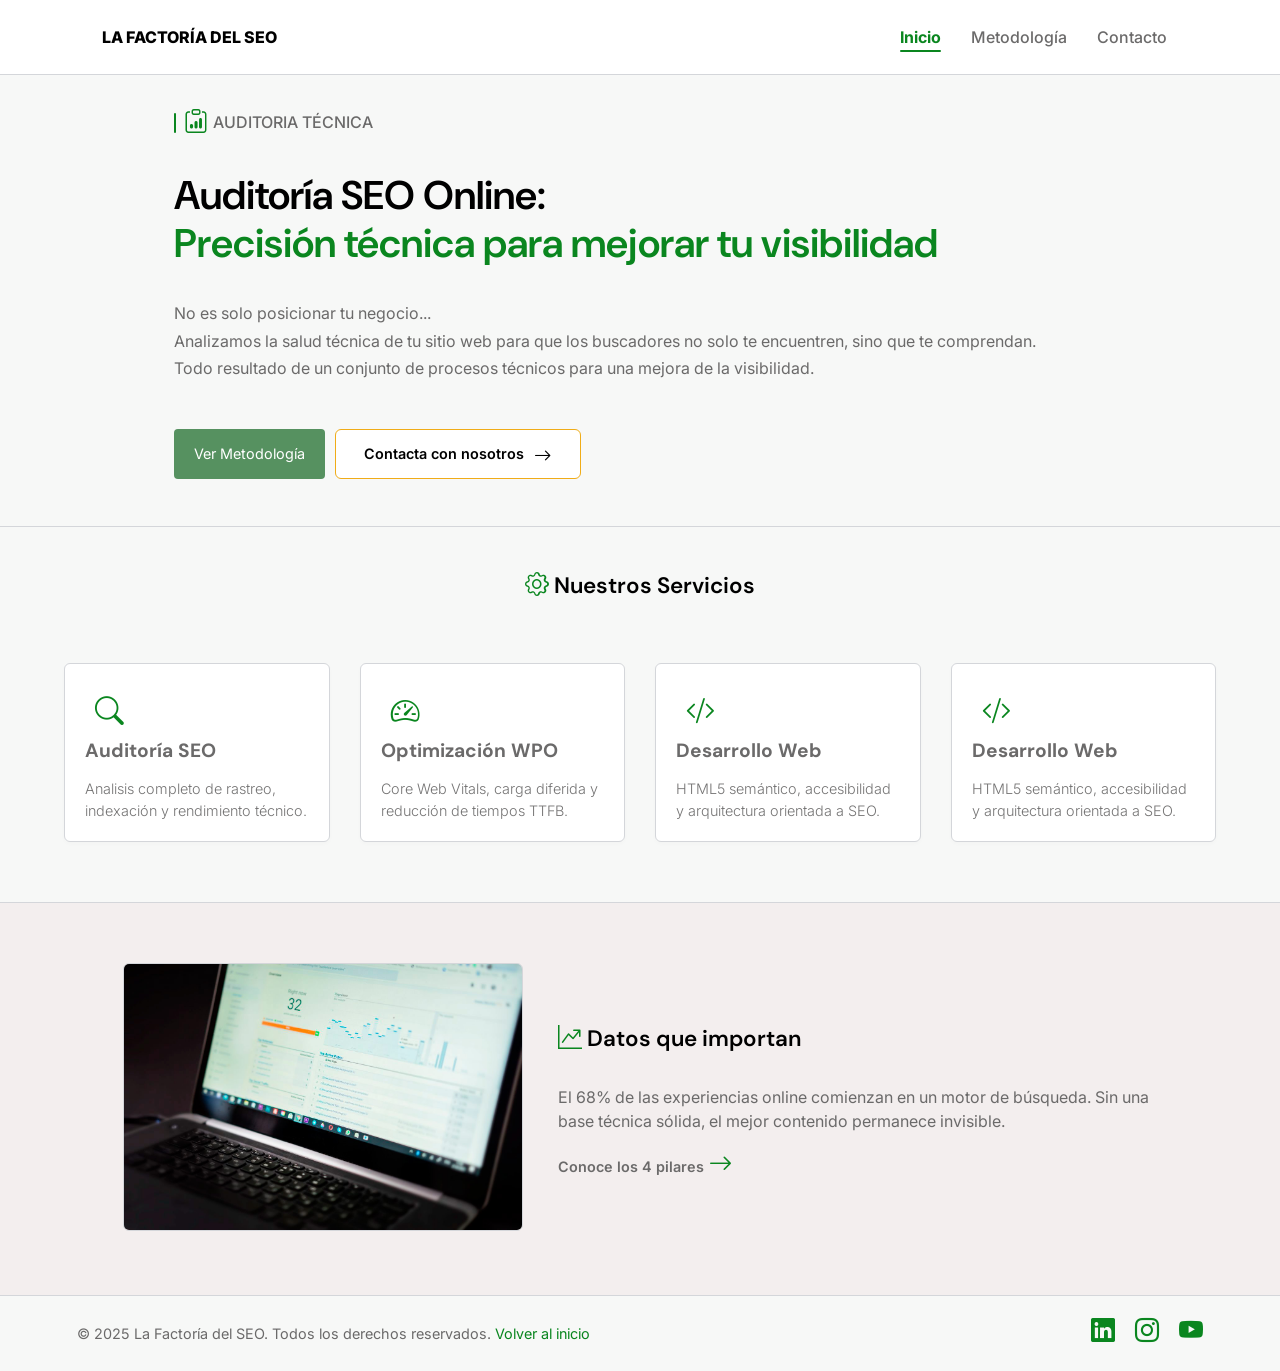
==== index.html @ d8f8a5f6 "Primer commit: proyecto HTML y CSS completado" ====
<!DOCTYPE html>
<html lang="es-ES">

<head>
    <meta charset="UTF-8">
    <meta name="viewport" content="width=device-width, initial-scale=1.0">
    <title>La Factoría del SEO | Auditoría Técnica</title>
    <meta name="description" content="La Factoría del SEO: Auditoría de precisión técnica y desarrollo web optimizado.">
    <meta name="robots" content="index, follow">
    <link rel="canonical" href="https://lafactoriadelseo.com">
    <link rel="preconnect" href="https://fonts.googleapis.com">
    <link rel="preconnect" href="https://fonts.gstatic.com" crossorigin>
    <link rel="preconnect" href="https://fonts.googleapis.com">
    <link rel="preconnect" href="https://fonts.gstatic.com" crossorigin>
    <link
        href="https://fonts.googleapis.com/css2?family=Inter:ital,opsz,wght@0,14..32,100..900;1,14..32,100..900&display=swap"
        rel="stylesheet">

    <link
        href="https://fonts.googleapis.com/css2?family=DM+Sans:ital,opsz,wght@0,9..40,100..1000;1,9..40,100..1000&family=Noto+Sans+Ol+Chiki:wght@400..700&display=swap"
        rel="stylesheet">


    <link rel="stylesheet" href="css/styles.css">
    <link rel="stylesheet" href="https://cdn.jsdelivr.net/npm/bootstrap-icons@1.13.1/font/bootstrap-icons.min.css">
    <!-- Las dimensiones para desktop es de 64x64, -->
    <link rel="shortcut icon" href="favicon-desktop.png" type="image/x-icon">
    <!-- Las dimensiones favicon para Apple es de 192x192, -->
    <link rel="apple-touch-icon" href="favicon-192x192.png" sizes="192x192">
    <!-- Las dimensiones favicon para Android es de 192x192, -->
    <link rel="icon" href="favicon-192x192.png">
    <!-- Las dimensiones favicon para Edge es de 270x270, -->
    <meta name="msapplication-TileImage" content="favicon-edge.png">



</head>

<body>

    <header id="header-principal">

         <button class="menu-desplegable" aria-label="Abrir menú">
            <i class="bi bi-list"></i>
        </button>

        
       
        <nav class="nav-menu">
            <div class="logo">LA FACTORÍA DEL SEO</div>
            
            <ul class="menu">
                <li><a href="index.html" class="active">Inicio</a></li>
                <li><a href="metodologia.html">Metodología</a></li>
                <li><a href="contacto.html">Contacto</a></li>
            </ul>
        </nav>
    </header>

    <main>
        <section class="hero">
            <div class="hero-content">
                <div class="hero-content-mpan">
                    <p><i class="bi bi-clipboard-data"></i> AUDITORIA TÉCNICA</p>
                </div>

                <h1>Auditoría SEO Online: <br><span>Precisión técnica para mejorar tu visibilidad</span></h1>
                <p>No es solo posicionar tu negocio...<br> Analizamos la salud técnica de tu sitio web para que los
                    buscadores no solo te encuentren, sino que te comprendan. <br>Todo resultado de un conjunto de
                    procesos técnicos para una mejora de la visibilidad.</p>
                <div class="boton">
                    <a href="metodologia.html" class="btn-primary">Ver Metodología</a>
                    <a href="contacto.html" class="btn-secundary">Contacta con nosotros <i class="bi bi-arrow-right"></i></a>
                </div>


            </div>
        </section>
        <section class="servicios">
            <div class="servicios-content">
                <h2><i class="bi bi-gear text-primary me-2"></i> Nuestros Servicios</h2>
                <div class="caja-contenedora">
                    <div class="caja-individual">
                        <i class="bi bi-search text-2xl text-primary mb-4 block"></i>
                        <h3>Auditoría SEO </h3>
                        <p>Analisis completo de rastreo, indexación y rendimiento técnico.</p>
                    </div>
                    <div class="caja-individual">
                        <i class="bi bi-speedometer2 text-2xl text-primary mb-4 block"></i>
                        <h3>Optimización WPO</h3>
                        <p>Core Web Vitals, carga diferida y reducción de tiempos TTFB.</p>

                    </div>
                    <div class="caja-individual">
                        <i class="bi bi-code-slash text-2xl text-primary mb-4 block"></i>
                        <h3>Desarrollo Web</h3>
                        <p>HTML5 semántico, accesibilidad y arquitectura orientada a SEO.</p>

                    </div>
                    <div class="caja-individual">
                        <i class="bi bi-code-slash text-2xl text-primary mb-4 block"></i>
                        <h3>Desarrollo Web</h3>
                        <p>HTML5 semántico, accesibilidad y arquitectura orientada a SEO.</p>

                    </div>
                </div>
            </div>



        </section>
        <section class="datos-content">
            <div class="datos-individual">
                <img src="img/imagen-graficas-seo.jpg" alt="Gráficas de rendimiento WPO y analítica de una auditoría SEO técnico" class="border">


            </div>
            <div class="datos-individual">

                <h2> <i class="bi bi-graph-up-arrow text-primary me-2"></i> Datos que importan</h2>
                <p>El 68% de las experiencias online comienzan en un motor de búsqueda. Sin una base técnica sólida,
                    el mejor contenido permanece invisible.</p>
                <a href="metodologia.html">Conoce los 4 pilares <i class="bi bi-arrow-right"></i></a>

            </div>

        </section>
        


    </main>

    <footer class="pie">
        <div class="pie-individual">
            <p>&copy; 2025 La Factoría del SEO. Todos los derechos reservados. <a href="#header-principal">Volver al
                    inicio</a></p>


        </div>
        <div class="iconos">
            <a href="https://www.linkedin.com/in/ricardcruzseo/" target="_blank"><i class="bi bi-linkedin"></i></a>

        </div>
        <div class="iconos">
            <a href="https://www.instagram.com/" target="_blank"><i class="bi bi-instagram"></i></a>
        </div>
        <div class="iconos">
            <a href="https://www.youtube.com/" target="_blank"><i class="bi bi-youtube"></i></a>

        </div>

    </footer>

    <script>
        const botonMenu = document.querySelector('.menu-desplegable');
        const listaMenu = document.querySelector('.nav-menu .menu');

        botonMenu.addEventListener('click', () => {
            listaMenu.classList.toggle('show');
        });
    </script>
</body>
</html>
---- css/styles.css ----
/* Configuración General */

:root {
  --color-principal: #0a861f;
  --color-principal-hover: #569160;
  --color-oscuro: #000000;
  --color-texto: #6b6a6a;
  --color-texto-suave: #757474;
  --color-fondo: #f7f8f7;
  --color-fondo-alterno: #f3eeee;
  --color-blanco: #ffffff;
  --color-borde: #d4d6da;
  --color-alerta: #f0ac18;

  --fuente-principal: "Inter", sans-serif;
  --fuente-titulos: "DM Sans", sans-serif;
}

* {
  box-sizing: border-box;
}

body {
  font-family: var(--fuente-principal);
  background-color: var(--color-fondo);
  margin: 0;
  padding: 0;
  color: var(--color-texto);
}

h1,
h2,
h3 {
  font-family: var(--fuente-titulos);
  color: var(--color-oscuro);
  margin-top: 0;
}

h1 {
  font-size: 2.5rem;
  font-weight: 600;
  line-height: 1.2;
}

h2 {
  font-size: 1.4rem;
  font-weight: 600;
  line-height: 1.5;
  width: 100%;
}

h3 {
  line-height: 1.3;
  font-size: 1.2rem;
}

a {
  transition:
    color 0.5s ease,
    background-color 0.5s ease;
}

i {
  font-size: 1.5rem;
  color: var(--color-principal);
}

/* Migas de pan */

.hero-content-mpan p {
  position: relative;
  display: inline-flex;
  align-items: center;
  padding-left: 10px;
  color: var(--color-texto-suave);
  line-height: 1.5;
  font-weight: 500;
  margin-top: 30px;
}

/* Selectores CSS de elementos y seudoelementos */

.hero-content-mpan p::before {
  content: "";
  position: absolute;
  left: 0;
  top: 25%;
  width: 2px;
  height: 50%;
  background-color: var(--color-principal);
  border-radius: 8px;
}

.hero-content-mpan i {
  margin-right: 5px;
}

/* Navegación  */

.nav-menu {
  display: flex;
  justify-content: space-between;
  align-items: center;
  padding: 16px 8%;
  border-bottom: 1px solid var(--color-borde);
  background-color: var(--color-blanco);
  position: relative;
  width: 100%;
}

.logo {
  font-weight: 800;
  color: var(--color-oscuro);
}

.menu {
  list-style: none;
  display: flex;
  gap: 30px;
  margin: 1%;
}

.nav-menu a {
  text-decoration: none;
  color: var(--color-texto);
  font-size: 1rem;
  font-weight: 500;
}

.nav-menu a:hover {
  color: var(--color-principal);
  font-weight: 700;
}

.nav-menu a.active {
  color: var(--color-principal);
  position: relative;
  font-weight: 700;
}

.nav-menu a.active::after {
  content: "";
  position: absolute;
  bottom: -5px;
  left: 0;
  width: 100%;
  height: 2px;
  background-color: var(--color-principal);
  border-radius: 2px;
}

.menu-desplegable {
  display: none;
  background: none;
  border: none;
  color: var(--color-oscuro);
  cursor: pointer;
}

.menu-desplegable i {
  font-size: 2rem;
  color: var(--color-oscuro);
}

.pie {
  font-size: 0.9rem;
  display: flex;
  gap: 20px;
  padding: 15px 6%;
  border-top: var(--color-borde) 1px solid;
}

.pie-individual {
  width: 100%;
}

.pie-individual a {
  text-decoration: none;
  color: var(--color-principal);
}

.iconos {
  padding: 5px 0px;
}

.iconos i {
  font-size: 1.5rem;

  color: var(--color-principal);
}

.iconos i:hover {
  color: var(--color-principal-hover);
}

/* Hero Sección (Compartido entre Index y Contacto) */

.hero,
.hero-contenedor {
  background-color: var(--color-fondo);
  width: 100%;
  margin: 0 auto;
  border-bottom: 1px solid var(--color-borde);
}

.hero-content,
.hero-contacto {
  width: 100%;
  max-width: 932px;
  text-align: left;
  margin: 0 auto;
  border: none;
}

.hero .hero-content h1 span {
  color: var(--color-principal);
}

.hero p {
  font-size: 1rem;
  line-height: 1.7;
  color: var(--color-texto);
  margin-bottom: 3%;
  margin-top: 3%;
}

.boton {
  display: flex;
  gap: 10px;
  margin-bottom: 5%;
  margin-top: 5%;
}

.btn-primary,
.btn-secundary {
  padding: 10px 20px;
  text-decoration: none;
  border-radius: 4px;
  font-size: 0.9rem;
  display: inline-flex;
  align-items: center;
}

.btn-primary {
  color: var(--color-blanco);
  background-color: var(--color-principal-hover);
}

.btn-primary:hover {
  background-color: var(--color-principal);
}

.btn-secundary {
  color: var(--color-oscuro);
  background-color: var(--color-blanco);
  border: 1px solid var(--color-alerta);
  display: inline-flex;
  align-items: center;
  gap: 10px;
  padding: 14px 28px;
  background: linear-gradient(to left, var(--color-blanco) 50%, var(--color-alerta) 50%);
  background-size: 200% 100%;
  background-position: right bottom;
  color: var(--color-oscuro);
  text-decoration: none;
  font-weight: 600;
  border-radius: 6px;
  font-family: var(--fuente-principal);
  cursor: pointer;
  vertical-align: middle;
  background-position: right center;
  transition:
    background-position 0.4s ease,
    color 0.3s ease,
    border-color 0.4s ease;
}

.btn-secundary:hover {
  background-position: left bottom;
  color: var(--color-blanco);
  border-color: var(--color-alerta);
  background-color: var(--color-alerta);
}

.btn-secundary i {
  display: inline-flex;
  font-size: 1.1rem;
  color: inherit;
  justify-content: center;
  margin-top: 3px;
}

.btn-secundary:hover i {
  animation: empujaFlecha 0.6s ease-in-out infinite alternate;
}

/* Servicios */

.servicios {
  border-bottom: 1px solid var(--color-borde);
  margin: 0 auto;
  width: 100%;
  max-width: 100%;
}

.servicios-content {
  width: 100%;
  max-width: 100%;
  margin: 0 auto;
}

.servicios-content h2 {
  text-align: center;
  margin-bottom: 50px;
  margin-top: 40px;
}

.caja-contenedora {
  display: grid;
  grid-template-columns: repeat(4, 1fr);
  gap: 30px;
  width: 100%;
  max-width: 90%;
  margin: 60px auto;
}

.caja-individual {
  width: 100%;
  max-width: 100%;
  background-color: var(--color-blanco);
  border: 1px solid var(--color-borde);
  border-radius: 6px;
  padding: 20px;
  box-shadow: 0 2px 4px rgba(0, 0, 0, 0.02);
  transition:
    transform 0.3s ease,
    border-color 0.3s ease;
}

.caja-individual:hover {
  transform: translateY(-2px);
  border-color: var(--color-principal);
}

.caja-individual p {
  color: var(--color-texto-suave);
  font-size: 0.9rem;
  font-weight: 300;
  line-height: 1.5;
  margin-bottom: 0;
}

.caja-individual h3 {
  color: var(--color-texto);
  margin-bottom: 10px;
}

.caja-individual i {
  color: var(--color-principal);
  font-size: 1.8rem;
  margin: 10px 10px;
  display: block;
}

/* Seccion Datos */

.datos-content {
  display: flex;
  justify-content: center;
  gap: 35px;
  padding: 60px 0px;
  background-color: var(--color-fondo-alterno);
  align-items: center;
}

.datos-individual p {
  max-width: 600px;
  color: var(--color-texto);
  line-height: 1.5;
  text-align: left;
}

.datos-individual a {
  text-decoration: none;
  color: var(--color-texto);
  font-size: 0.9rem;
  font-weight: 600;
}

.datos-individual h2 {
  color: #000000;
  padding-bottom: 10px;
}

.datos-individual a:hover {
  color: var(--color-principal);
}

.border {
  border: 1px solid var(--color-borde);
  border-radius: 6px;
  width: 400px;
  max-width: 400px;
  height: auto;
}

/* Metodologia */

.pilares-tabla {
  display: flex;
  justify-content: center;
  width: 100%;
  overflow-x: auto;
  margin-bottom: 30px;
}

.tabla-seo {
  width: 100%;
  font-size: 0.8rem;
  text-align: left;
  border-collapse: separate;
  border-spacing: 0;
  background-color: var(--color-blanco);
  border: 1px solid var(--color-borde);
  border-radius: 6px;
  overflow: hidden;
  margin: 20px 0px;
}

.tabla-seo td,
.tabla-seo th {
  padding: 5px 15px;
}

.tabla-seo th {
  background-color: #f5f7f5;
  color: #000000;
  font-weight: 600;
  height: 50px;
}

.tabla-seo i {
  font-size: 1.2rem;
  color: var(--color-principal);
  margin: 0 10px 0 20px;
  line-height: 1.5;
}

.tabla-seo tbody tr:nth-child(even) {
  background-color: var(--color-fondo);
  height: 20px;
}

.tabla-seo tbody td:nth-child(2),
.tabla-seo tbody td:nth-child(3),
.tabla-seo tbody td:nth-child(4) {
  color: var(--color-texto-suave);
}

td h3 {
  color: var(--color-oscuro);
  font-size: 0.8rem;
  font-weight: 600;
}

/* METODOLOGIA HERRAMIENTAS */

.herramientas-seccion {
  background-color: var(--color-fondo-alterno);
  padding: 60px 0px;
  border-bottom: 1px solid var(--color-borde);
  display: flex;
  justify-content: center;
}

.herramientas-contenedor {
  width: 100%;
  max-width: 932px;
  margin: 0 auto;
}

.herramientas-contenedor h2 {
  text-align: left;
}

.herramientas-subtexto {
  font-size: 1rem;
  text-align: left;
  color: var(--color-texto-suave);
  margin-bottom: 50px;
}

/* Contenedor flexible para las fichas */
.herramientas-grid {
  display: grid;
  grid-template-columns: repeat(4, 1fr);
  width: 100%;
  gap: 15px;
}

/* Estilo de cada ficha individual */
.herramienta-ficha {
  width: 100%;
  max-width: 100%;
  background-color: var(--color-blanco);
  border: 1px solid var(--color-borde);
  border-radius: 6px;
  padding: 20px;
  display: flex;
  flex-direction: column;
  gap: 12px;
  box-shadow: 0 2px 4px rgba(0, 0, 0, 0.02);
  transition:
    transform 0.3s ease,
    border-color 0.3s ease;
}

.herramienta-ficha:hover {
  transform: translateY(-2px);
  border-color: var(--color-principal);
}

.herramientas-grid .herramienta-ficha i {
  font-size: 1.3rem;
  color: var(--color-principal);
  max-width: 100%;
  text-align: left;
}

.herramienta-ficha span {
  font-family: var(--fuente-principal);
  font-weight: 600;
  font-size: 0.95rem;
  color: var(--color-oscuro);
  justify-content: left;
}

.descripcion-herramienta {
  font-size: 0.7rem;
  color: var(--color-texto-suave);
  line-height: 1.4;
  text-align: left;
}

/* Seccion Lista de procesos para una auditoria */

.proceso-auditoria {
  width: 100%;
  display: flex;
  justify-content: center;
  margin: 30px auto;
  border-bottom: 1px solid var(--color-borde);
  padding-bottom: 30px;
}

.proceso-lista ol {
  padding-left: 1rem;
  margin: 0px;
  list-style-position: outside;
}

.proceso-lista li {
  margin-bottom: 20px;
  color: #160f0f;
  line-height: 1.4;
  font-size: 1rem;
  font-weight: 200;
  padding-left: 10px;
}

.proceso-lista li b {
  color: var(--color-oscuro);
}

.recurso-video {
  margin-bottom: 30px auto;
  justify-content: center;
  display: flex;
}

.recurso-video h2 i {
  margin-right: 2px;
}

.iframe-video {
  justify-content: center;
}

.iframe-video p {
  font-size: 0.8rem;
  font-weight: 200;
  color: var(--color-texto-suave);
  margin-top: 0px;
  margin-bottom: 50px;
}

.iframe-video-estilo {
  border: var(--color-texto-suave) 1px solid;
  border-radius: 4px;
}

/* CTA QUE LLEVA A FORMULARIO */

.contenedor-cta {
  width: 100%;
  display: flex;
  justify-content: center;
  margin: 0px;
}

.cta-auditoria {
  justify-content: center;
  border-top: 1px solid var(--color-borde);
  width: 100%;
  text-align: center;
  background-color: var(--color-blanco);
}

.cta-auditoria h2 {
  margin-top: 60px;
}

.cta-auditoria .boton {
  justify-content: center;
  text-align: center;
}

/* CONTACTO */

.contacto-seccion-hibrida {
  background-color: var(--color-fondo-alterno);
  padding: 0px 20px;
  display: flex;
  justify-content: center;
  width: 100%;
  text-align: center;
}

.contacto-grid-contenedor {
  display: grid;
  grid-template-columns: 1fr 1fr;
  gap: 40px;
  width: 100%;
  max-width: 935px;
  align-items: start;
  flex-wrap: wrap;
}

.contacto-col-info {
  text-align: left;
}

.contacto-col-info .hero-content-mpan p {
  margin-bottom: 7%;
}

.contacto-descripcion {
  color: var(--color-texto-suave);
  line-height: 1.7;
  font-size: 1rem;
  font-weight: 400;
  margin-bottom: 25px;
  max-width: 100%;
}

.contacto-imagen {
  width: 100%;
  max-width: 100%;
  border-radius: 6px;
  object-fit: cover;
  border: 1px solid var(--color-borde);
}

.contacto-compromiso {
  color: var(--color-texto);
  font-size: 0.8rem;
  font-weight: 300;
}

.contacto-compromiso i {
  margin-right: 8px;
  font-size: 1.1rem;
  line-height: 0.5;
}

/* FORMULARIO */

.tarjeta-formulario {
  background-color: var(--color-blanco);
  border: 1px solid var(--color-borde);
  border-radius: 8px;
  margin: 10% 0;
  padding: 30px;
  box-shadow: 0 4px 12px rgba(0, 0, 0, 0.01);
}

.tarjeta-formulario h2 {
  font-size: 1.5rem;
  color: var(--color-oscuro);
  margin-bottom: 10px;
}

.formulario-subtitulo {
  font-size: 0.8rem;
  color: var(--color-texto-suave);
  margin-bottom: 25px;
}

.campo-grupo {
  display: flex;
  flex-direction: column;
  gap: 8px;
  margin-bottom: 37px;
  text-align: left;
}

.campo-grupo label {
  font-family: var(--fuente-principal);
  font-size: 0.9rem;
  color: var(--color-oscuro);
  font-weight: 600;
}

.campo-grupo label .opcional {
  font-weight: 400;
  color: var(--color-texto-suave);
  font-size: 0.8rem;
}

.campo-grupo input,
.campo-grupo select {
  width: 100%;
  padding: 12px 16px;
  border: 1px solid var(--color-borde);
  border-radius: 6px;
  background-color: var(--color-blanco);
  font-family: var(--fuente-principal);
  font-size: 0.9rem;
  color: var(--color-oscuro);
  transition:
    border-color 0.3s ease,
    box-shadow 0.3s ease;
}

.campo-grupo input:focus,
.campo-grupo select:focus {
  outline: none;
  border-color: var(--color-principal);
  box-shadow: 0 0 0 3px rgba(16, 185, 129, 0.1);
}

.btn-formulario-enviar {
  width: 100%;
  background-color: var(--color-principal);
  color: var(--color-blanco);
  border: none;
  border-radius: 6px;
  padding: 12px;
  font-family: var(--fuente-principal);
  font-weight: 600;
  font-size: 0.95rem;
  cursor: pointer;
  display: flex;
  justify-content: center;
  align-items: center;
  gap: 8px;
  transition:
    background-color 0.3s ease,
    transform 0.2s ease;
}

.btn-formulario-enviar:hover {
  background-color: #0f9f6e;
  transform: translateY(-1px);
}

.contacto-col-info span {
  color: var(--color-principal);
}

@keyframes empujaFlecha {
  0% {
    transform: translateX(0);
  }

  100% {
    transform: translateX(8px);
  }
}

/* --------------------------------------------------------------------------
   PUNTO DE ROTURA 1: Pantallas menores de 1148px (Escritorio servicios retoque)
   -------------------------------------------------------------------------- */
   
@media (max-width: 1148px) {
  .caja-contenedora {
    display: grid;
    grid-template-columns: 1fr 1fr;
  }
}

/* --------------------------------------------------------------------------
   PUNTO DE ROTURA 2: Pantallas menores de 1024px (Tablets grandes)
   -------------------------------------------------------------------------- */

@media (max-width: 1024px) {
  .nav-menu .menu {
    gap: 20px;
  }

  .hero {
    padding: 0px 4%;
  }

  .hero-content,
  .herramientas-contenedor {
    max-width: 100%;
    width: 100%;
  }

  h1 {
    font-size: 2.2rem;
  }

  .datos-individual {
    justify-content: center;
    max-width: 350px;
  }

  .border {
    border-radius: 6px;
    max-width: 300px;
    height: auto;
  }

  .hero {
    padding: 0 4%;
  }

  .herramientas-seccion {
    padding: 60px 4%;
  }

  .contacto-descripcion {
    color: var(--color-texto-suave);
    line-height: 1.7;
    font-size: 1rem;
    font-weight: 400;
    margin-bottom: 30px;
  }
}

/* --------------------------------------------------------------------------
   PUNTO DE ROTURA 3: Pantallas menores de 941px ajuste de tamaño de herramientas
   -------------------------------------------------------------------------- */

@media (max-width: 941px) {

  .herramientas-grid {
    grid-template-columns: repeat(2, 1fr) !important;
    gap: 20px;
  }
}

/* --------------------------------------------------------------------------
   PUNTO DE ROTURA 4: Pantallas menores de 768px (Tablets / Móviles grandes)
   -------------------------------------------------------------------------- */

@media (max-width: 768px) {
  #header-principal {
    position: relative;
    display: flex !important;
    justify-content: space-between;
    align-items: center;
    padding: 15px 5%;
    background-color: var(--color-blanco);
    border-bottom: 1px solid var(--color-borde);
    width: 100%;
  }

  .nav-menu {
    background-color: var(--color-blanco);
    border-bottom: 1px solid var(--color-borde);
  }

  .nav-menu {
    display: flex !important;
    justify-content: flex-start;
    align-items: center;
    border-bottom: none;
    padding: 0;
    background: none;
    box-shadow: none;
    width: auto;
    position: static;
    order: 1;
  }

  .logo {
    display: block !important;
  }

  .menu-desplegable {
    display: block !important;
    background: none;
    border: none;
    font-size: 2.2rem;
    color: var(--color-oscuro);
    cursor: pointer;
    padding: 0;
    margin-left: auto;
    order: 3;
    z-index: 10000;
  }

  .nav-menu .menu {
    display: none !important;
    flex-direction: column;
    gap: 0;
    position: absolute;
    top: 100%;
    left: 0;
    width: 100%;
    background-color: var(--color-blanco);
    padding: 0px 5%;
    box-shadow: 0 8px 16px rgba(0, 0, 0, 0.1);
    margin: 0;
    z-index: 9999;
    font-size: 0.8rem;
    font-weight: 500;
    letter-spacing: 0.2px;
    text-transform: none;
    padding: 15px 5%;
  }

  .nav-menu .menu.show {
    display: flex !important;
  }

  .nav-menu .menu li {
    width: 100%;
  }

  .nav-menu .menu a {
    display: block;
    padding: 16px 0;
    border-bottom: 1px solid var(--color-fondo);
    color: var(--color-oscuro);
    font-weight: 500;
    text-align: right;
  }

  .nav-menu a.active::after {
    display: none !important;
  }

  .nav-menu a.active {
    justify-content: right;
    color: var(--color-principal);
    border-right: 4px solid var(--color-principal);
    padding-right: 12px;
  }

  .boton {
    margin: 50px auto;
  }

  .caja-contenedora {
    display: flex;
    flex-direction: column;
    align-items: center;
    gap: 20px;
    width: 100%;
  }

  .caja-individual {
    width: 100%;
    max-width: 600px;
    margin: 0 auto;
  }

  .datos-content {
    display: flex;
    flex-direction: column;
    align-items: center;
    gap: 30px;
  }

  .datos-content img {
    width: 100% !important;
    max-width: 100% !important;
    height: auto !important;
    display: block;
  }

  .datos-individual {
    width: 90%;
    max-width: 500px;
    text-align: center;
    margin: 0 auto;
  }

  .border {
    width: 100% !important;
    max-width: 500px !important;
    margin: 0px auto;
    display: flex;
    justify-content: center;
  }

  .border img {
    width: 100% !important;
    height: auto !important;
    object-fit: contain;
  }

  .contacto-grid-contenedor {
    display: flex;
    flex-direction: column;
    justify-content: center;
    align-items: stretch;
    width: 100%;
    gap: 20px;
  }

  .contacto-col-formulario {
    width: 100%;
  }

  .tarjeta-formulario {
    width: 100%;
    max-width: 100%;
    margin: 10px 0;
    padding: 30px 20px;
  }
}

/* --------------------------------------------------------------------------
   PUNTO DE ROTURA 4: Pantallas menores de 640px (Móviles estándar)
   -------------------------------------------------------------------------- */


@media (max-width: 640px) {
  .hero p {
    font-size: 1rem;
    line-height: 1.6;
    margin-bottom: 9%;
  }

  .boton {
    margin-bottom: 40px;
  }

  .pie-individual {
    font-size: 0.8rem;
  }

  .caja-individual {
    max-width: 600px;
  }

  .datos-individual {
    justify-content: center;
    max-width: 500px;
    margin: 0 auto;
  }

  .tabla-seo th,
  .tabla-seo td {
    padding: 8px 10px;
    font-size: 0.75rem;
  }

  .herramientas-grid {
    grid-template-columns: 1fr !important;
    gap: 15px;
  }

  .iframe-video iframe {
    width: 100%;
    height: auto;
    aspect-ratio: 16 / 9;
  }

  .proceso-auditoria {
    width: 90%;
    display: flex;
    justify-content: center;
    margin: 30px auto;
    border-bottom: 1px solid var(--color-borde);
    padding-bottom: 30px;
  }
}
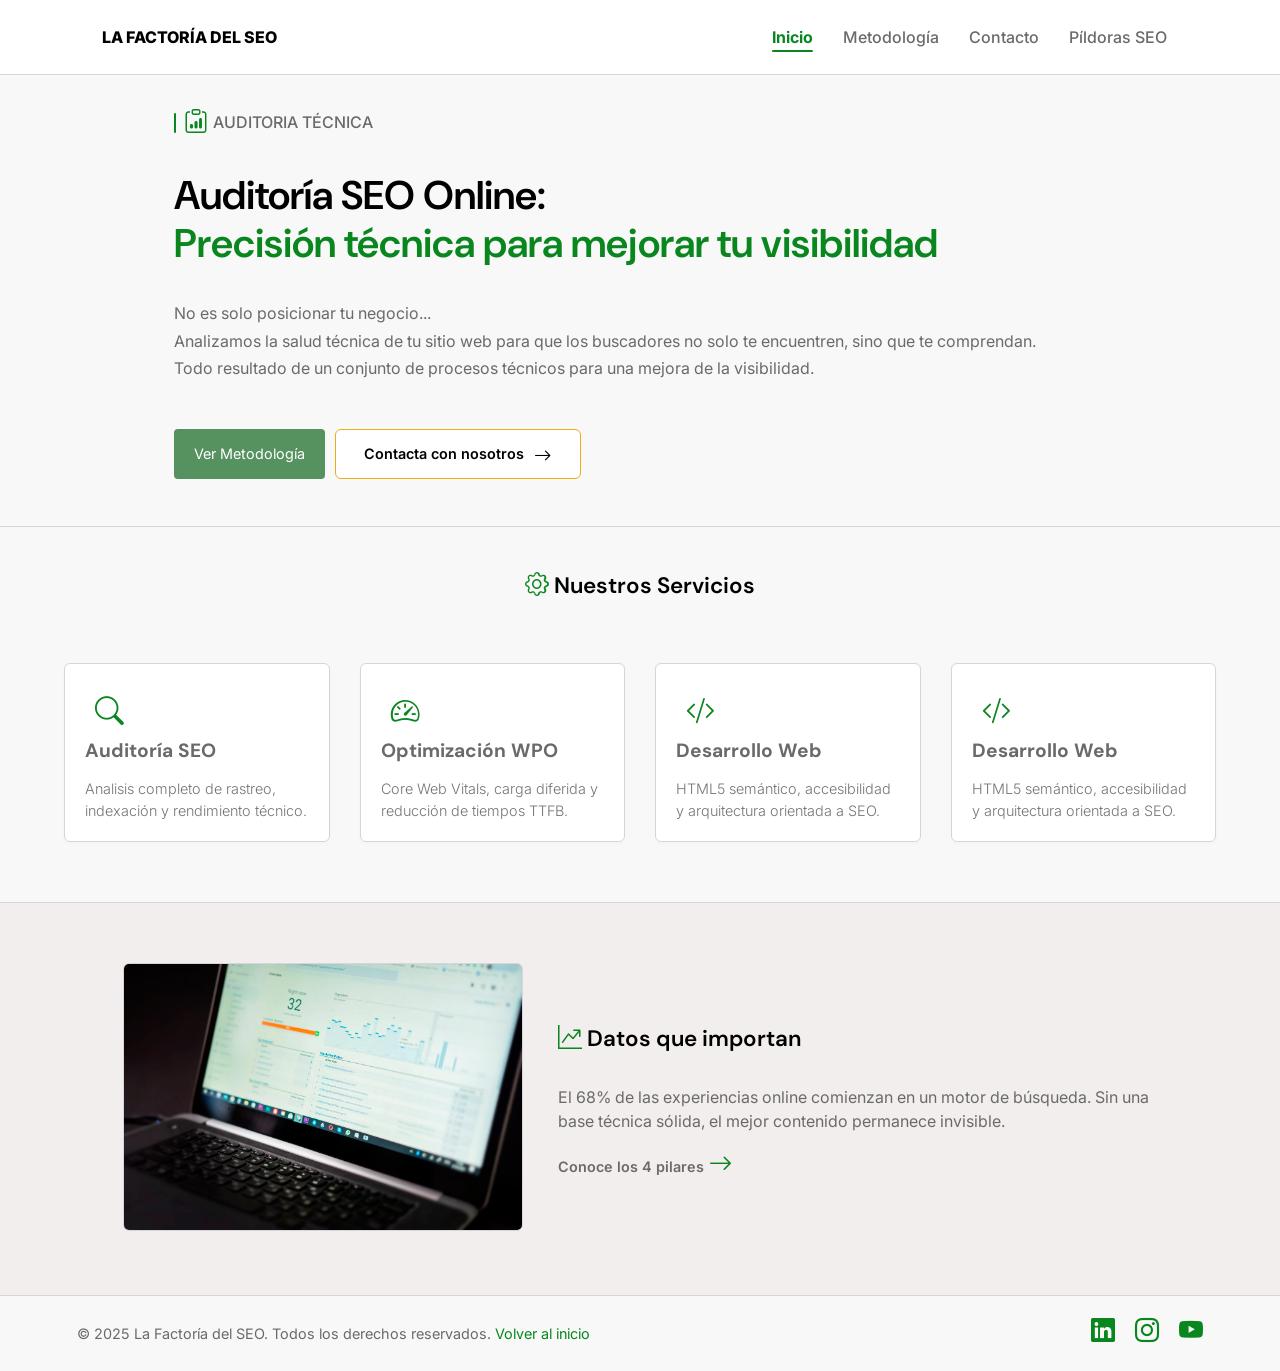
==== commit e2622c9f: "seccion pildoras seo añadida" ====
--- a/index.html
+++ b/index.html
@@ -2,6 +2,16 @@
 <html lang="es-ES">
 
 <head>
+
+    <!-- Google tag (gtag.js) -->
+    <script async src="https://www.googletagmanager.com/gtag/js?id=G-T9F6XPNSYG"></script>
+    <script>
+        window.dataLayer = window.dataLayer || [];
+        function gtag() { dataLayer.push(arguments); }
+        gtag('js', new Date());
+
+        gtag('config', 'G-T9F6XPNSYG');
+    </script>
     <meta charset="UTF-8">
     <meta name="viewport" content="width=device-width, initial-scale=1.0">
     <title>La Factoría del SEO | Auditoría Técnica</title>
@@ -40,19 +50,21 @@
 
     <header id="header-principal">
 
-         <button class="menu-desplegable" aria-label="Abrir menú">
+        <button class="menu-desplegable" aria-label="Abrir menú">
             <i class="bi bi-list"></i>
         </button>
 
-        
-       
+
+
         <nav class="nav-menu">
             <div class="logo">LA FACTORÍA DEL SEO</div>
-            
+
             <ul class="menu">
                 <li><a href="index.html" class="active">Inicio</a></li>
                 <li><a href="metodologia.html">Metodología</a></li>
                 <li><a href="contacto.html">Contacto</a></li>
+                <li><a href="pildoras-seo.html">Píldoras SEO</a></li>
+
             </ul>
         </nav>
     </header>
@@ -70,7 +82,8 @@
                     procesos técnicos para una mejora de la visibilidad.</p>
                 <div class="boton">
                     <a href="metodologia.html" class="btn-primary">Ver Metodología</a>
-                    <a href="contacto.html" class="btn-secundary">Contacta con nosotros <i class="bi bi-arrow-right"></i></a>
+                    <a href="contacto.html" class="btn-secundary">Contacta con nosotros <i
+                            class="bi bi-arrow-right"></i></a>
                 </div>
 
 
@@ -111,7 +124,8 @@
         </section>
         <section class="datos-content">
             <div class="datos-individual">
-                <img src="img/imagen-graficas-seo.jpg" alt="Gráficas de rendimiento WPO y analítica de una auditoría SEO técnico" class="border">
+                <img src="img/imagen-graficas-seo.jpg"
+                    alt="Gráficas de rendimiento WPO y analítica de una auditoría SEO técnico" class="border">
 
 
             </div>
@@ -125,7 +139,7 @@
             </div>
 
         </section>
-        
+
 
 
     </main>
@@ -151,14 +165,7 @@
 
     </footer>
 
-    <script>
-        const botonMenu = document.querySelector('.menu-desplegable');
-        const listaMenu = document.querySelector('.nav-menu .menu');
+    <script src="pildoras.js"></script>
+</body>
 
-        botonMenu.addEventListener('click', () => {
-            listaMenu.classList.toggle('show');
-        });
-    </script>
-</body>
-</html>
-
+</html>
--- a/css/styles.css
+++ b/css/styles.css
@@ -788,10 +788,208 @@
   }
 }
 
+/* SECCION PILDORAS */
+
+.pildoras-seccion {
+  padding: 60px 20px;
+  max-width: 1200px;
+  margin: 0 auto;
+}
+
+.blog-grid {
+  display: grid;
+  grid-template-columns: repeat(auto-fit, minmax(280px, 1fr));
+  gap: 30px;
+  margin-top: 40px;
+}
+
+.tarjeta-blog {
+  background: #fff;
+  padding: 30px;
+  border-radius: 12px;
+  border: 1px solid #e0e0e0;
+  transition: all 0.3s ease;
+}
+
+.tarjeta-blog:hover {
+  box-shadow: 0 10px 20px rgba(0, 0, 0, 0.05);
+  border-color: var(--color-principal);
+  /* O el color principal que uses */
+}
+
+
+.btn-leer,
+a.btn-leer {
+  display: inline-block;
+  text-decoration: none;
+  margin-top: 25px;
+  padding: 10px 20px;
+  background: #000;
+  color: #fff;
+  border: none;
+  border-radius: 5px;
+  cursor: pointer;
+}
+
+h1 span {
+  color: #28a745;
+}
+
+.btn-leer,
+a.btn-leer {
+  display: inline-block;
+  text-decoration: none;
+  margin-top: 25px;
+  padding: 10px 20px;
+  background: #000;
+  color: #fff;
+  border: none;
+  border-radius: 5px;
+  cursor: pointer;
+  transition: background-color 0.3s ease;
+}
+
+.btn-leer:hover,
+a.btn-leer:hover {
+  background-color: var(--color-principal);
+}
+
+/* ==========================================
+   ESTILOS PARA CATEGORÍA WPO Y LISTADO DE ARTÍCULOS
+   ========================================== */
+
+
+.proceso-lista-articulos {
+  width: 100%;
+  max-width: 932px;
+  margin: 0 auto;
+  padding: 40px 20px;
+}
+
+.proceso-lista-articulos h2 {
+  display: flex;
+  align-items: center;
+  gap: 10px;
+  color: var(--color-oscuro);
+  margin-bottom: 10px;
+}
+
+.proceso-lista-articulos>p {
+  color: var(--color-texto-suave);
+  margin-bottom: 30px;
+}
+
+.contenedor-tarjetas-articulos {
+  display: flex;
+  flex-direction: column;
+  gap: 20px;
+}
+
+.tarjeta-articulo {
+  background: var(--color-blanco, #fff);
+  padding: 25px;
+  border-radius: 8px;
+  border: 1px solid var(--color-borde);
+  transition: border-color 0.3s ease, transform 0.3s ease;
+}
+
+.tarjeta-articulo:hover {
+  border-color: var(--color-principal);
+  transform: translateY(-2px);
+}
+
+.tarjeta-articulo h3 {
+  color: var(--color-oscuro);
+  margin-bottom: 10px;
+  font-size: 1.2rem;
+}
+
+.tarjeta-articulo h3 a {
+  color: inherit;
+  text-decoration: none;
+}
+
+.tarjeta-articulo h3 a:hover {
+  color: var(--color-principal);
+}
+
+.tarjeta-articulo p {
+  color: var(--color-texto-suave);
+  font-size: 0.95rem;
+  line-height: 1.6;
+}
+
+.tarjeta-articulo {
+  position: relative;
+  cursor: pointer;
+}
+
+.tarjeta-articulo h3 a::after {
+  content: '';
+  position: absolute;
+  inset: 0;
+  z-index: 1;
+}
+
+/* ==========================================
+   MAQUETACIÓN DE ARTÍCULOS (PÍLDORAS SEO)
+   ================================---------- */
+
+.contenedor-articulo {
+  max-width: 900px;
+  margin: 0 auto;
+  /* padding: 50px 20px; */
+}
+
+.cuerpo-articulo {
+  line-height: 1.8;
+  color: var(--color-texto-suave);
+}
+
+.cuerpo-articulo h2 {
+  color: var(--color-oscuro);
+  margin-top: 35px;
+  margin-bottom: 15px;
+  font-size: 1.6rem;
+  border-bottom: 2px solid var(--color-borde, #eaeaea);
+  padding-bottom: 8px;
+}
+
+/* Margen limpio y legible para los párrafos */
+.cuerpo-articulo p {
+  margin-bottom: 22px;
+  font-size: 1.05rem;
+}
+
+/* Caja de conclusión / destacada con barra lateral */
+.caja-conclusion {
+  background: var(--color-fondo-alterno, #f9f9f9);
+  border: 1px solid var(--color-borde, #e2e8f0);
+  padding: 25px;
+  border-radius: 8px;
+  margin-top: 45px;
+}
+
+.caja-conclusion h3 {
+  color: var(--color-oscuro);
+  margin-bottom: 12px;
+  font-size: 1.2rem;
+}
+
+.caja-conclusion p {
+  margin-bottom: 0;
+}
+
+
+
+
+
+
+
 /* --------------------------------------------------------------------------
    PUNTO DE ROTURA 1: Pantallas menores de 1148px (Escritorio servicios retoque)
    -------------------------------------------------------------------------- */
-   
+
 @media (max-width: 1148px) {
   .caja-contenedora {
     display: grid;
@@ -849,6 +1047,7 @@
     margin-bottom: 30px;
   }
 }
+
 
 /* --------------------------------------------------------------------------
    PUNTO DE ROTURA 3: Pantallas menores de 941px ajuste de tamaño de herramientas
@@ -1090,4 +1289,4 @@
     border-bottom: 1px solid var(--color-borde);
     padding-bottom: 30px;
   }
-}
+}
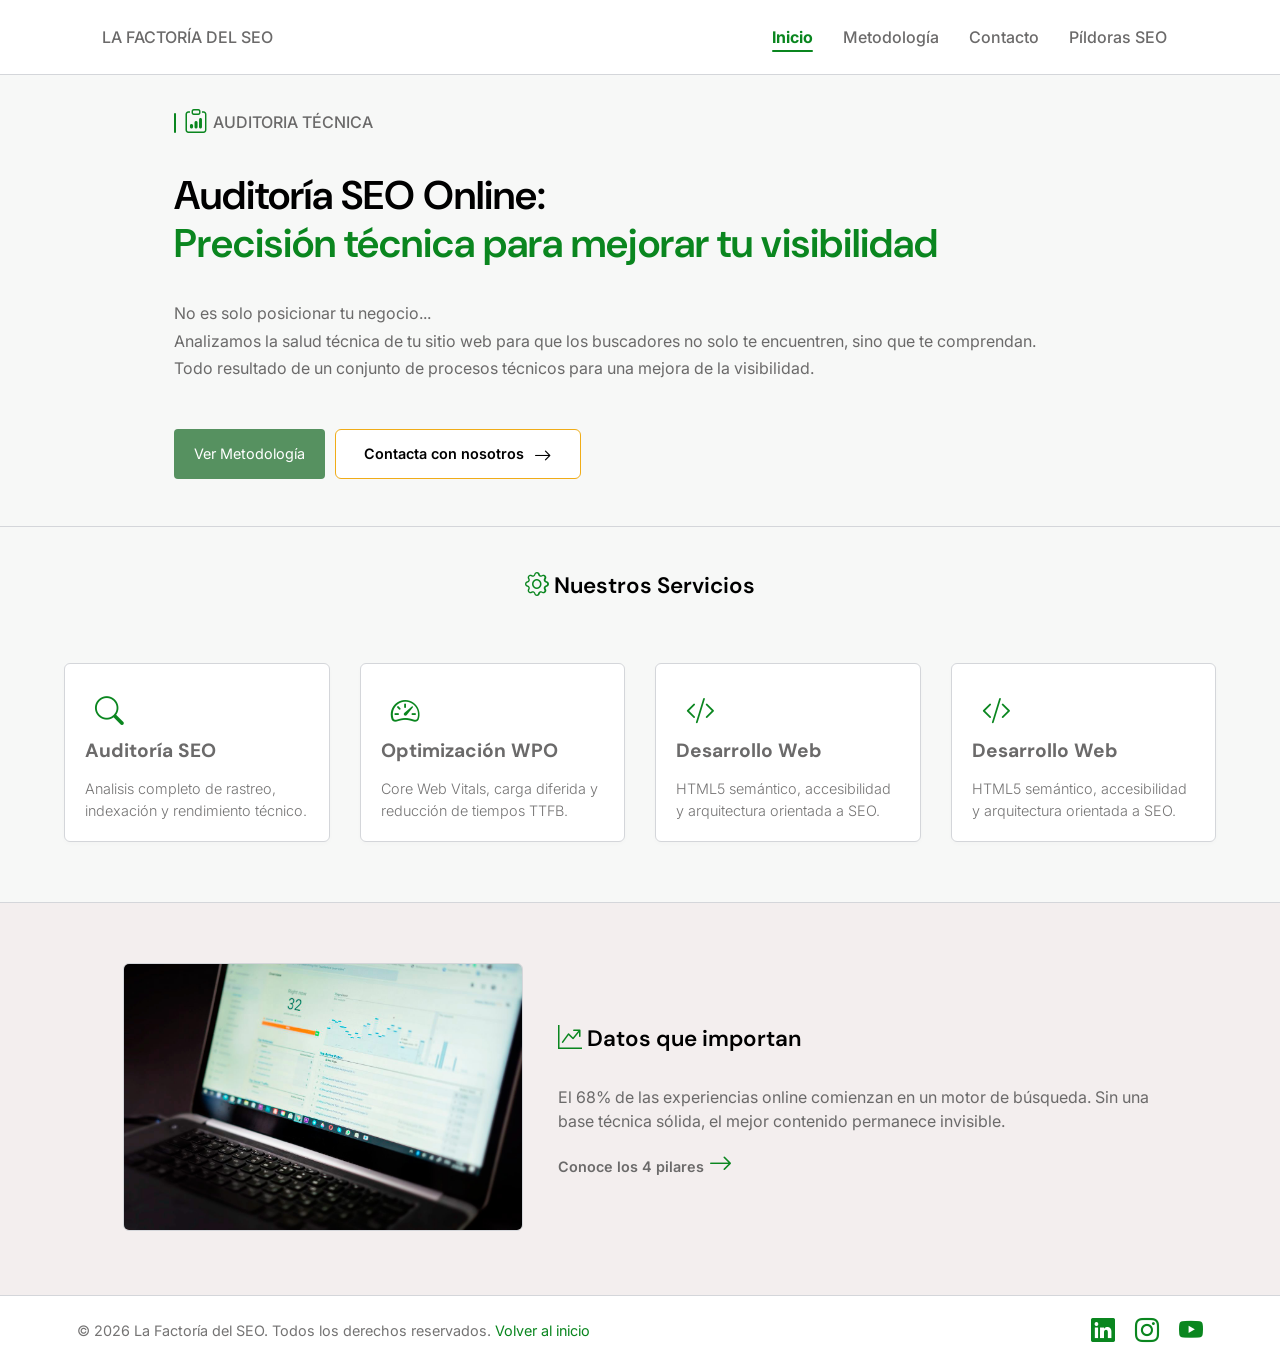
==== commit 7a4e4a09: "reajustes de menu hamburguesa y otros detalles de exp usuario" ====
--- a/index.html
+++ b/index.html
@@ -2,22 +2,24 @@
 <html lang="es-ES">
 
 <head>
+    <!-- Google Tag Manager -->
+    <script>(function (w, d, s, l, i) {
+            w[l] = w[l] || []; w[l].push({
+                'gtm.start':
+                    new Date().getTime(), event: 'gtm.js'
+            }); var f = d.getElementsByTagName(s)[0],
+                j = d.createElement(s), dl = l != 'dataLayer' ? '&l=' + l : ''; j.async = true; j.src =
+                    'https://www.googletagmanager.com/gtm.js?id=' + i + dl; f.parentNode.insertBefore(j, f);
+        })(window, document, 'script', 'dataLayer', 'GTM-WZG776Q9');</script>
+    <!-- End Google Tag Manager -->
 
-    <!-- Google tag (gtag.js) -->
-    <script async src="https://www.googletagmanager.com/gtag/js?id=G-T9F6XPNSYG"></script>
-    <script>
-        window.dataLayer = window.dataLayer || [];
-        function gtag() { dataLayer.push(arguments); }
-        gtag('js', new Date());
-
-        gtag('config', 'G-T9F6XPNSYG');
-    </script>
+   
     <meta charset="UTF-8">
     <meta name="viewport" content="width=device-width, initial-scale=1.0">
     <title>La Factoría del SEO | Auditoría Técnica</title>
     <meta name="description" content="La Factoría del SEO: Auditoría de precisión técnica y desarrollo web optimizado.">
     <meta name="robots" content="index, follow">
-    <link rel="canonical" href="https://lafactoriadelseo.com">
+    <link rel="canonical" href="https://rcruz251982.github.io/FactoriaDelSeo/index.html">
     <link rel="preconnect" href="https://fonts.googleapis.com">
     <link rel="preconnect" href="https://fonts.gstatic.com" crossorigin>
     <link rel="preconnect" href="https://fonts.googleapis.com">
@@ -47,6 +49,10 @@
 </head>
 
 <body>
+    <!-- Google Tag Manager (noscript) -->
+    <noscript><iframe src="https://www.googletagmanager.com/ns.html?id=GTM-WZG776Q9" height="0" width="0"
+            style="display:none;visibility:hidden"></iframe></noscript>
+    <!-- End Google Tag Manager (noscript) -->
 
     <header id="header-principal">
 
@@ -57,7 +63,7 @@
 
 
         <nav class="nav-menu">
-            <div class="logo">LA FACTORÍA DEL SEO</div>
+            <div class="logo"><a href="index.html">LA FACTORÍA DEL SEO</a></div>
 
             <ul class="menu">
                 <li><a href="index.html" class="active">Inicio</a></li>
@@ -146,7 +152,7 @@
 
     <footer class="pie">
         <div class="pie-individual">
-            <p>&copy; 2025 La Factoría del SEO. Todos los derechos reservados. <a href="#header-principal">Volver al
+            <p>&copy; 2026 La Factoría del SEO. Todos los derechos reservados. <a href="#header-principal">Volver al
                     inicio</a></p>
 
 
@@ -166,6 +172,7 @@
     </footer>
 
     <script src="pildoras.js"></script>
+
 </body>
 
 </html>
--- a/css/styles.css
+++ b/css/styles.css
@@ -162,16 +162,30 @@
   color: var(--color-oscuro);
 }
 
+/* ==========================================
+   PIE DE PÁGINA ACTUALIZADO Y FLEXIBLE
+   ========================================== */
+
 .pie {
   font-size: 0.9rem;
   display: flex;
+  flex-wrap: wrap;
+  justify-content: space-between;
+  align-items: center;
   gap: 20px;
-  padding: 15px 6%;
+  padding: 20px 6%;
   border-top: var(--color-borde) 1px solid;
+  background-color: var(--color-blanco);
 }
 
 .pie-individual {
-  width: 100%;
+  width: auto;
+  flex: 1;
+}
+
+.pie-individual p {
+  margin: 0;
+  color: var(--color-texto-suave);
 }
 
 .pie-individual a {
@@ -179,13 +193,18 @@
   color: var(--color-principal);
 }
 
+.pie-individual a:hover {
+  text-decoration: underline;
+}
+
 .iconos {
-  padding: 5px 0px;
+  padding: 0;
+  display: flex;
+  align-items: center;
 }
 
 .iconos i {
   font-size: 1.5rem;
-
   color: var(--color-principal);
 }
 
@@ -796,6 +815,10 @@
   margin: 0 auto;
 }
 
+body:has(.pildoras-seccion) .hero {
+    border-bottom: none;
+}
+
 .blog-grid {
   display: grid;
   grid-template-columns: repeat(auto-fit, minmax(280px, 1fr));
@@ -814,7 +837,6 @@
 .tarjeta-blog:hover {
   box-shadow: 0 10px 20px rgba(0, 0, 0, 0.05);
   border-color: var(--color-principal);
-  /* O el color principal que uses */
 }
 
 
@@ -938,7 +960,6 @@
 .contenedor-articulo {
   max-width: 900px;
   margin: 0 auto;
-  /* padding: 50px 20px; */
 }
 
 .cuerpo-articulo {
@@ -955,19 +976,18 @@
   padding-bottom: 8px;
 }
 
-/* Margen limpio y legible para los párrafos */
 .cuerpo-articulo p {
   margin-bottom: 22px;
   font-size: 1.05rem;
 }
 
-/* Caja de conclusión / destacada con barra lateral */
 .caja-conclusion {
   background: var(--color-fondo-alterno, #f9f9f9);
   border: 1px solid var(--color-borde, #e2e8f0);
   padding: 25px;
   border-radius: 8px;
   margin-top: 45px;
+  margin-bottom: 60px;
 }
 
 .caja-conclusion h3 {
@@ -979,12 +999,6 @@
 .caja-conclusion p {
   margin-bottom: 0;
 }
-
-
-
-
-
-
 
 /* --------------------------------------------------------------------------
    PUNTO DE ROTURA 1: Pantallas menores de 1148px (Escritorio servicios retoque)
@@ -1048,13 +1062,11 @@
   }
 }
 
-
 /* --------------------------------------------------------------------------
    PUNTO DE ROTURA 3: Pantallas menores de 941px ajuste de tamaño de herramientas
    -------------------------------------------------------------------------- */
 
 @media (max-width: 941px) {
-
   .herramientas-grid {
     grid-template-columns: repeat(2, 1fr) !important;
     gap: 20px;
@@ -1160,6 +1172,16 @@
     padding-right: 12px;
   }
 
+  .pie {
+    flex-direction: column;
+    text-align: center;
+    gap: 15px;
+  }
+  
+  .pie-individual {
+    width: 100%;
+  }
+
   .boton {
     margin: 50px auto;
   }
@@ -1235,9 +1257,8 @@
 }
 
 /* --------------------------------------------------------------------------
-   PUNTO DE ROTURA 4: Pantallas menores de 640px (Móviles estándar)
+   PUNTO DE ROTURA 5: Pantallas menores de 640px (Móviles estándar)
    -------------------------------------------------------------------------- */
-
 
 @media (max-width: 640px) {
   .hero p {
